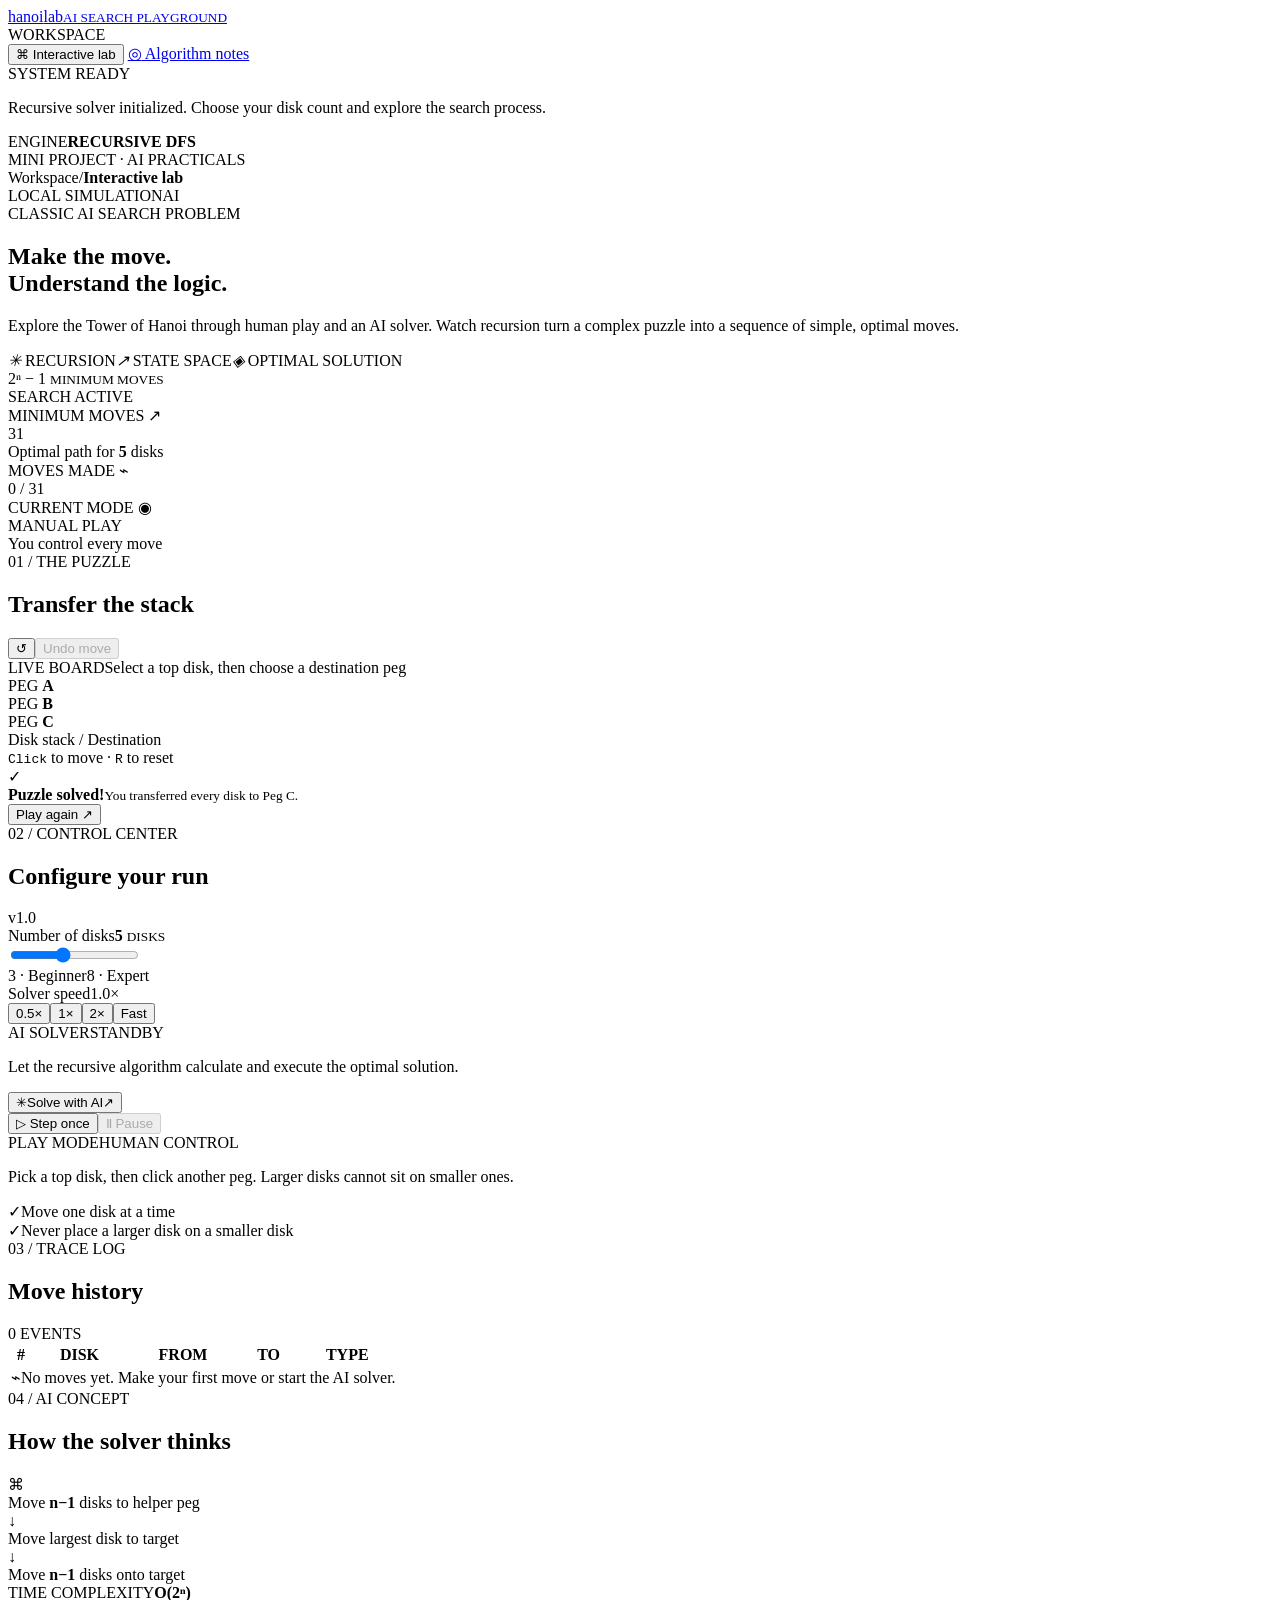
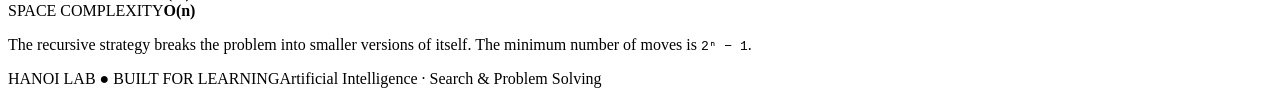
==== index.html @ f9b0793d "Add files via upload" ====
<!DOCTYPE html>
<html lang="en">
<head>
  <meta charset="UTF-8" />
  <meta name="viewport" content="width=device-width, initial-scale=1.0" />
  <meta name="theme-color" content="#0b1020" />
  <title>Hanoi Lab — AI Search Playground</title>
  <link rel="preconnect" href="https://fonts.googleapis.com">
  <link rel="preconnect" href="https://fonts.gstatic.com" crossorigin>
  <link href="https://fonts.googleapis.com/css2?family=DM+Mono:wght@400;500&family=Manrope:wght@400;500;600;700;800&display=swap" rel="stylesheet">
  <link rel="stylesheet" href="style.css" />
</head>
<body>
  <div class="app-shell">
    <aside class="sidebar">
      <a class="brand" href="#" aria-label="Hanoi Lab home">
        <span class="brand-mark"><span></span><span></span><span></span></span>
        <span>hanoi<span class="brand-light">lab</span><small>AI SEARCH PLAYGROUND</small></span>
      </a>

      <div class="side-label">WORKSPACE</div>
      <button class="nav-item active" type="button"><span class="nav-icon">⌘</span> Interactive lab <span class="nav-dot"></span></button>
      <a class="nav-item" href="#how-it-works"><span class="nav-icon">◎</span> Algorithm notes</a>

      <div class="sidebar-bottom">
        <div class="status-card">
          <div class="status-top"><span class="pulse"></span> SYSTEM READY</div>
          <p>Recursive solver initialized. Choose your disk count and explore the search process.</p>
          <div class="status-foot"><span>ENGINE</span><strong>RECURSIVE DFS</strong></div>
        </div>
        <div class="sidebar-credit">MINI PROJECT <span>·</span> AI PRACTICALS</div>
      </div>
    </aside>

    <main class="main-content">
      <header class="topbar">
        <div class="breadcrumb"><span>Workspace</span><span class="crumb-slash">/</span><strong>Interactive lab</strong></div>
        <div class="topbar-right"><span class="live-indicator"></span><span>LOCAL SIMULATION</span><span class="topbar-divider"></span><span class="avatar">AI</span></div>
      </header>

      <section class="hero">
        <div class="hero-copy">
          <div class="eyebrow"><span class="eyebrow-line"></span> CLASSIC AI SEARCH PROBLEM</div>
          <h1>Make the move.<br><span>Understand the logic.</span></h1>
          <p>Explore the Tower of Hanoi through human play and an AI solver. Watch recursion turn a complex puzzle into a sequence of simple, optimal moves.</p>
          <div class="hero-tags"><span><i class="tag-icon">✳</i> RECURSION</span><span><i class="tag-icon">↗</i> STATE SPACE</span><span><i class="tag-icon">◈</i> OPTIMAL SOLUTION</span></div>
        </div>
        <div class="hero-art" aria-hidden="true">
          <div class="orbit orbit-one"></div><div class="orbit orbit-two"></div>
          <div class="art-core"><div class="art-pole"></div><div class="art-disk disk-a"></div><div class="art-disk disk-b"></div><div class="art-disk disk-c"></div></div>
          <div class="art-label label-top">2ⁿ − 1 <small>MINIMUM MOVES</small></div>
          <div class="art-label label-bottom"><span class="tiny-pulse"></span> SEARCH ACTIVE</div>
        </div>
      </section>

      <section class="metrics" aria-label="Puzzle statistics">
        <div class="metric-card"><div class="metric-label">MINIMUM MOVES <span>↗</span></div><div class="metric-value" id="minimumMoves">31</div><div class="metric-note">Optimal path for <b id="metricDiskCount">5</b> disks</div></div>
        <div class="metric-card"><div class="metric-label">MOVES MADE <span>⌁</span></div><div class="metric-value" id="movesMade">0<span class="metric-unit"> / 31</span></div><div class="progress-track"><div id="progressBar" class="progress-fill"></div></div></div>
        <div class="metric-card"><div class="metric-label">CURRENT MODE <span>◉</span></div><div class="metric-mode" id="modeLabel">MANUAL PLAY</div><div class="metric-note"><span class="mode-dot"></span><span id="modeDescription">You control every move</span></div></div>
      </section>

      <section class="workspace-grid">
        <div class="panel game-panel">
          <div class="panel-header">
            <div><div class="panel-kicker">01 / THE PUZZLE</div><h2>Transfer the stack</h2></div>
            <div class="game-actions"><button class="icon-button" id="resetBtn" title="Reset puzzle" aria-label="Reset puzzle">↺</button><button class="secondary-button" id="undoBtn" disabled>Undo move</button></div>
          </div>
          <div class="board-topline"><span><span class="live-indicator"></span> LIVE BOARD</span><span id="boardHint">Select a top disk, then choose a destination peg</span></div>
          <div class="board" id="board" aria-label="Tower of Hanoi game board">
            <div class="peg-column" data-peg="0" tabindex="0" role="button" aria-label="Peg A">
              <div class="peg-stack" id="stack-A"></div><div class="peg-rod"></div><div class="peg-base"></div><div class="peg-name">PEG <b>A</b></div>
            </div>
            <div class="peg-column" data-peg="1" tabindex="0" role="button" aria-label="Peg B">
              <div class="peg-stack" id="stack-B"></div><div class="peg-rod"></div><div class="peg-base"></div><div class="peg-name">PEG <b>B</b></div>
            </div>
            <div class="peg-column" data-peg="2" tabindex="0" role="button" aria-label="Peg C">
              <div class="peg-stack" id="stack-C"></div><div class="peg-rod"></div><div class="peg-base"></div><div class="peg-name">PEG <b>C</b></div>
            </div>
          </div>
          <div class="board-footer"><div class="legend"><span class="legend-swatch"></span> Disk stack <span class="legend-separator">/</span> <span class="legend-target"></span> Destination</div><div class="keyboard-hint"><kbd>Click</kbd> to move <span>·</span> <kbd>R</kbd> to reset</div></div>
          <div class="win-banner hidden" id="winBanner"><span class="win-icon">✓</span><div><strong>Puzzle solved!</strong><small>You transferred every disk to Peg C.</small></div><button id="playAgainBtn">Play again ↗</button></div>
        </div>

        <div class="panel controls-panel">
          <div class="panel-header">
            <div><div class="panel-kicker">02 / CONTROL CENTER</div><h2>Configure your run</h2></div>
            <span class="control-chip">v1.0</span>
          </div>
          <div class="control-section">
            <div class="control-title"><label for="diskRange">Number of disks</label><span class="value-pill"><b id="diskCountValue">5</b> <small>DISKS</small></span></div>
            <input type="range" id="diskRange" min="3" max="8" value="5" />
            <div class="range-labels"><span>3 · Beginner</span><span>8 · Expert</span></div>
          </div>
          <div class="control-section">
            <div class="control-title"><span>Solver speed</span><span class="speed-value" id="speedValue">1.0×</span></div>
            <div class="speed-options" role="group" aria-label="Solver speed"><button data-speed="700">0.5×</button><button data-speed="350" class="selected">1×</button><button data-speed="120">2×</button><button data-speed="35">Fast</button></div>
          </div>
          <div class="control-section solver-section">
            <div class="control-title"><span>AI SOLVER</span><span class="solver-status"><span class="mode-dot"></span><span id="solverStatus">STANDBY</span></span></div>
            <p>Let the recursive algorithm calculate and execute the optimal solution.</p>
            <button class="primary-button" id="solveBtn"><span class="button-spark">✳</span><span id="solveButtonText">Solve with AI</span><span class="button-arrow">↗</span></button>
            <div class="solver-subactions"><button id="stepBtn">▷ Step once</button><button id="pauseBtn" disabled>Ⅱ Pause</button></div>
          </div>
          <div class="control-section manual-section">
            <div class="control-title"><span>PLAY MODE</span><span class="manual-status">HUMAN CONTROL</span></div>
            <p>Pick a top disk, then click another peg. Larger disks cannot sit on smaller ones.</p>
            <div class="rule-row"><span class="rule-check">✓</span><span>Move one disk at a time</span></div>
            <div class="rule-row"><span class="rule-check">✓</span><span>Never place a larger disk on a smaller disk</span></div>
          </div>
        </div>
      </section>

      <section class="lower-grid">
        <div class="panel history-panel">
          <div class="panel-header"><div><div class="panel-kicker">03 / TRACE LOG</div><h2>Move history</h2></div><span class="log-count" id="historyCount">0 EVENTS</span></div>
          <div class="history-table-wrap"><table><thead><tr><th>#</th><th>DISK</th><th>FROM</th><th>TO</th><th>TYPE</th></tr></thead><tbody id="historyBody"><tr class="empty-row"><td colspan="5"><span class="empty-symbol">⌁</span>No moves yet. Make your first move or start the AI solver.</td></tr></tbody></table></div>
        </div>
        <div class="panel insight-panel" id="how-it-works">
          <div class="panel-header"><div><div class="panel-kicker">04 / AI CONCEPT</div><h2>How the solver thinks</h2></div><span class="insight-icon">⌘</span></div>
          <div class="algorithm-flow"><div class="flow-node">Move <b>n−1</b> disks to helper peg</div><div class="flow-connector"><span>↓</span></div><div class="flow-node highlight-node">Move largest disk to target</div><div class="flow-connector"><span>↓</span></div><div class="flow-node">Move <b>n−1</b> disks onto target</div></div>
          <div class="complexity-row"><div><span>TIME COMPLEXITY</span><strong>O(2ⁿ)</strong></div><div><span>SPACE COMPLEXITY</span><strong>O(n)</strong></div></div>
          <p class="insight-caption">The recursive strategy breaks the problem into smaller versions of itself. The minimum number of moves is <code>2ⁿ − 1</code>.</p>
        </div>
      </section>
      <footer class="footer"><span>HANOI LAB <span class="footer-dot">●</span> BUILT FOR LEARNING</span><span>Artificial Intelligence · Search & Problem Solving</span></footer>
    </main>
  </div>
  <div class="toast" id="toast" role="status" aria-live="polite"></div>
  <script src="script.js"></script>
</body>
</html>
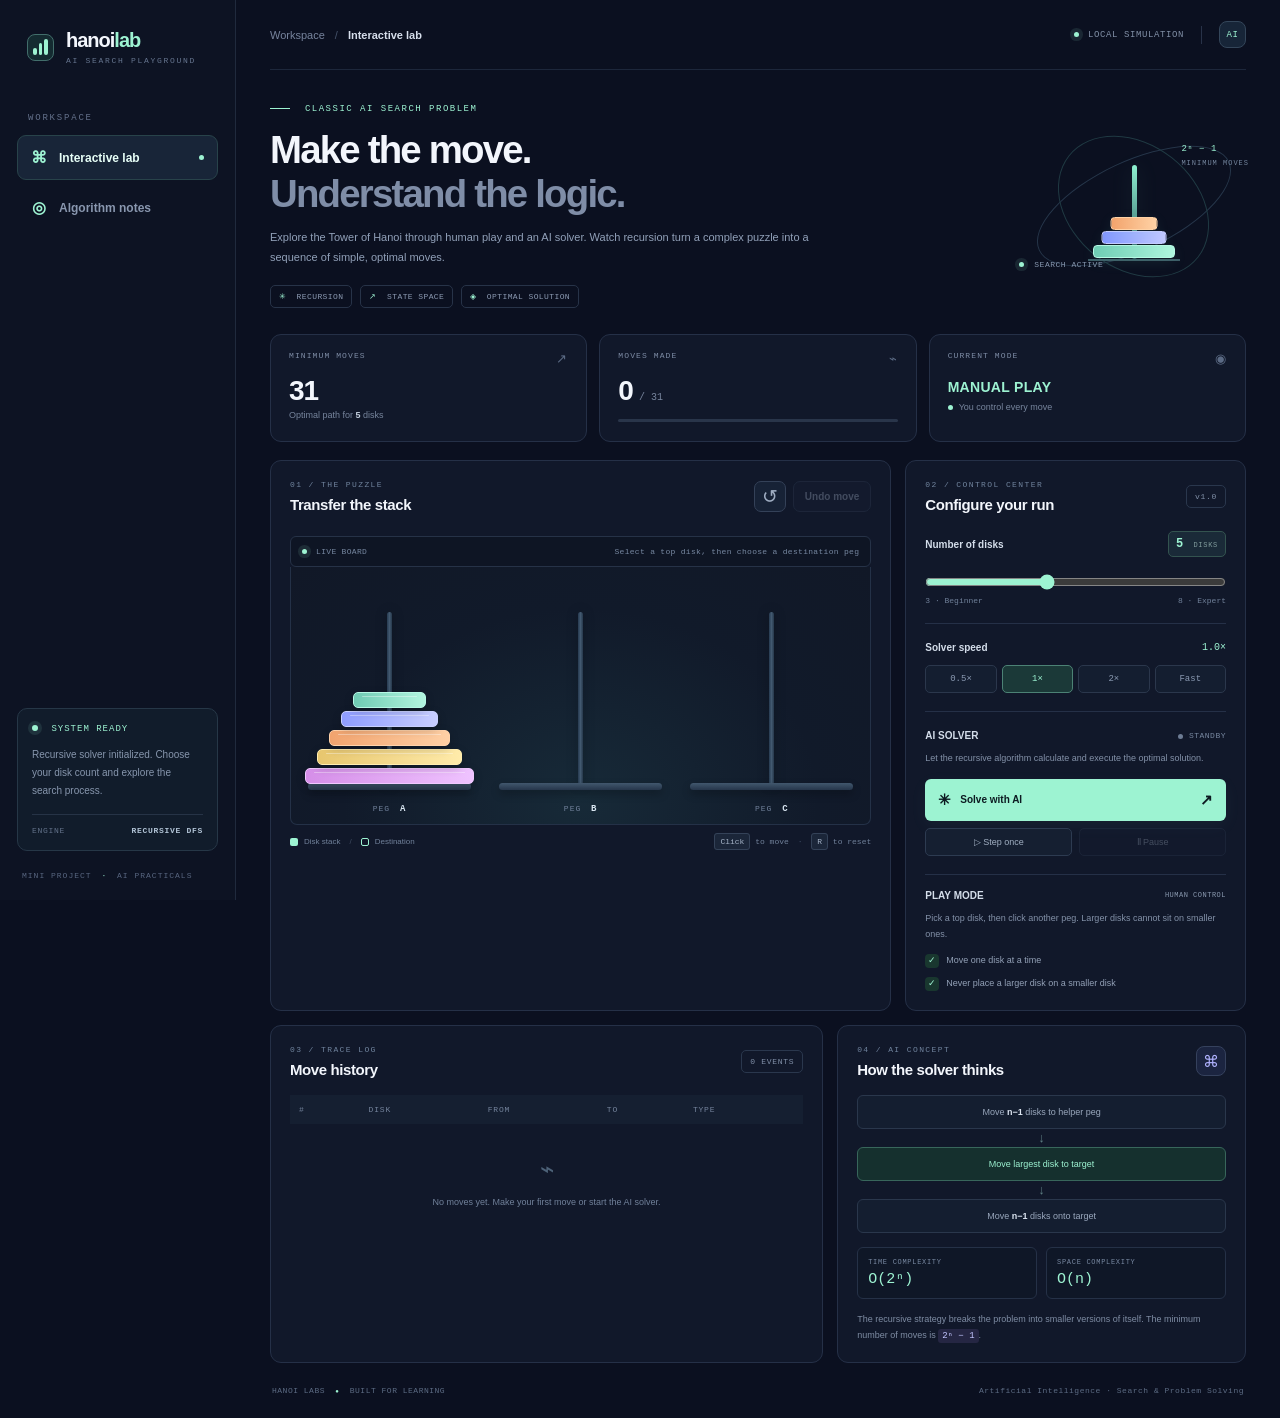
==== commit d447403a: "Update index.html" ====
--- a/index.html
+++ b/index.html
@@ -122,10 +122,10 @@
           <p class="insight-caption">The recursive strategy breaks the problem into smaller versions of itself. The minimum number of moves is <code>2ⁿ − 1</code>.</p>
         </div>
       </section>
-      <footer class="footer"><span>HANOI LAB <span class="footer-dot">●</span> BUILT FOR LEARNING</span><span>Artificial Intelligence · Search & Problem Solving</span></footer>
+      <footer class="footer"><span>HANOI LABS <span class="footer-dot">●</span> BUILT FOR LEARNING</span><span>Artificial Intelligence · Search & Problem Solving</span></footer>
     </main>
   </div>
   <div class="toast" id="toast" role="status" aria-live="polite"></div>
   <script src="script.js"></script>
 </body>
-</html>+</html>
--- a/style.css
+++ b/style.css
@@ -0,0 +1,5 @@
+ :root{--bg:#0b1020;--panel:#11182a;--panel2:#0e1526;--line:#253047;--muted:#7d8ba5;--text:#f3f6fc;--accent:#9df3d2;--accent2:#6ed8b4;--purple:#a5a4ff;--orange:#ffb87d;--red:#ff8e9a;--font:'Manrope',sans-serif;--mono:'DM Mono',monospace}
+*{box-sizing:border-box}html{scroll-behavior:smooth}body{margin:0;background:var(--bg);color:var(--text);font-family:var(--font);font-size:13px}button,a,input{font:inherit}button{cursor:pointer}button:focus-visible,a:focus-visible,[tabindex]:focus-visible,input:focus-visible{outline:2px solid var(--accent);outline-offset:3px}.app-shell{min-height:100vh;display:grid;grid-template-columns:236px minmax(0,1fr)}.sidebar{position:sticky;top:0;height:100vh;background:#0d1323;border-right:1px solid #202a3d;padding:29px 17px 20px;display:flex;flex-direction:column}.brand{display:flex;align-items:center;gap:12px;color:var(--text);text-decoration:none;font-size:20px;font-weight:800;letter-spacing:-1px;padding:0 10px}.brand-light{color:var(--accent)}.brand small{display:block;font:8px var(--mono);letter-spacing:1.7px;color:#66758f;margin-top:4px}.brand-mark{width:27px;height:27px;border:1px solid #426e6b;border-radius:8px;display:flex;align-items:flex-end;justify-content:center;gap:2px;padding:5px;background:#142b31}.brand-mark span{width:4px;border-radius:4px;background:var(--accent);display:block}.brand-mark span:nth-child(1){height:7px}.brand-mark span:nth-child(2){height:12px}.brand-mark span:nth-child(3){height:16px}.side-label{font:9px var(--mono);letter-spacing:1.8px;color:#64718b;margin:48px 11px 12px}.nav-item{width:100%;display:flex;align-items:center;gap:12px;padding:12px 13px;border:1px solid transparent;background:transparent;color:#8997af;text-decoration:none;text-align:left;border-radius:9px;margin-bottom:5px;font-size:12px;font-weight:600}.nav-item.active{background:#182538;color:#e7fff7;border-color:#28434a}.nav-icon{width:16px;text-align:center;font-size:16px;color:var(--accent)}.nav-dot{margin-left:auto;width:5px;height:5px;background:var(--accent);border-radius:50%}.sidebar-bottom{margin-top:auto}.status-card{padding:15px 14px;background:#111c2b;border:1px solid #263747;border-radius:10px}.status-top{font:9px var(--mono);letter-spacing:1px;color:var(--accent)}.pulse,.live-indicator,.tiny-pulse{display:inline-block;width:6px;height:6px;border-radius:50%;background:var(--accent);box-shadow:0 0 0 4px #9df3d21a;margin-right:7px}.status-card p{font-size:10px;line-height:1.8;color:#8796ad;margin:12px 0 14px}.status-foot{border-top:1px solid #263346;padding-top:11px;display:flex;justify-content:space-between;align-items:center;font:8px var(--mono);color:#63728a;letter-spacing:.7px}.status-foot strong{font-size:8px;color:#b2c4d6}.sidebar-credit{font:8px var(--mono);letter-spacing:1px;color:#586680;margin:20px 5px 0}.sidebar-credit span{color:var(--accent);padding:0 4px}.main-content{min-width:0;padding:0 34px 22px;max-width:1600px;width:100%;margin:0 auto}.topbar{height:70px;display:flex;align-items:center;justify-content:space-between;border-bottom:1px solid #1d273b}.breadcrumb{font-size:11px;color:#77849d}.breadcrumb strong{color:#d7dfec;font-weight:600}.crumb-slash{padding:0 10px;color:#46536b}.topbar-right{display:flex;align-items:center;gap:9px;font:9px var(--mono);letter-spacing:.6px;color:#8290a7}.topbar-right .live-indicator{width:5px;height:5px;margin:0}.topbar-divider{height:18px;width:1px;background:#283248;margin:0 8px}.avatar{display:grid;place-items:center;width:27px;height:27px;border:1px solid #34465a;border-radius:8px;color:var(--accent);background:#172538;font-size:9px}.hero{display:flex;justify-content:space-between;align-items:center;gap:24px;padding:34px 0 26px;min-height:220px}.hero-copy{max-width:680px}.eyebrow,.panel-kicker{font:9px var(--mono);letter-spacing:1.5px;color:var(--accent)}.eyebrow-line{display:inline-block;width:20px;height:1px;background:var(--accent);vertical-align:middle;margin-right:8px}.hero h1{font-size:clamp(27px,3vw,42px);line-height:1.14;letter-spacing:-1.8px;margin:14px 0 11px;font-weight:800}.hero h1 span{color:#7f8da7}.hero p{font-size:11px;line-height:1.9;color:#91a0b8;max-width:580px;margin:0}.hero-tags{display:flex;gap:8px;flex-wrap:wrap;margin-top:17px}.hero-tags span{border:1px solid #273348;border-radius:5px;padding:6px 8px;color:#8c9ab2;font:8px var(--mono);letter-spacing:.4px}.tag-icon{color:var(--accent);font-style:normal;margin-right:5px}.hero-art{position:relative;flex:0 0 225px;height:160px;display:grid;place-items:center}.orbit{position:absolute;border:1px solid #26364a;border-radius:50%;transform:rotate(-25deg)}.orbit-one{width:210px;height:90px}.orbit-two{width:165px;height:125px;transform:rotate(38deg);border-color:#203a43}.art-core{position:relative;width:92px;height:110px;border-bottom:2px solid #3c5c66}.art-pole{position:absolute;width:5px;height:94px;left:44px;bottom:0;background:linear-gradient(#8df0cf,#315e65);border-radius:5px;box-shadow:0 0 22px #9df3d222}.art-disk{position:absolute;left:50%;transform:translateX(-50%);height:13px;border-radius:4px;border:1px solid #b7f9e4;background:linear-gradient(90deg,#6fcdb4,#b0f7df);box-shadow:0 4px 14px #73e0bc18}.disk-a{width:82px;bottom:1px}.disk-b{width:65px;bottom:15px;background:linear-gradient(90deg,#8297ff,#c1c8ff);border-color:#c4cbff}.disk-c{width:47px;bottom:29px;background:linear-gradient(90deg,#f2a36c,#ffd2a5);border-color:#ffd2a5}.art-label{position:absolute;font:9px var(--mono);color:var(--accent);letter-spacing:.5px}.art-label small{display:block;color:#75869e;font-size:7px;margin-top:5px;letter-spacing:1px}.label-top{right:-3px;top:18px}.label-bottom{left:-2px;bottom:17px;color:#8797af;font-size:8px}.tiny-pulse{width:5px;height:5px;margin-right:5px}.metrics{display:grid;grid-template-columns:repeat(3,minmax(0,1fr));gap:12px;margin-bottom:18px}.metric-card,.panel{background:var(--panel);border:1px solid var(--line);border-radius:11px}.metric-card{padding:16px 18px;min-height:108px}.metric-label{font:8px var(--mono);letter-spacing:1.1px;color:#7f8da6;display:flex;justify-content:space-between}.metric-label span{font-size:13px;color:#5b6a84}.metric-value{font-size:28px;font-weight:700;letter-spacing:-1px;margin:8px 0 3px}.metric-unit{font:10px var(--mono);letter-spacing:0;color:#77859d}.metric-note{font-size:9px;color:#77859d}.metric-note b{color:#c3cedd}.progress-track{height:3px;background:#29354a;border-radius:5px;margin-top:12px;overflow:hidden}.progress-fill{height:100%;width:0;background:var(--accent);transition:width .3s}.metric-mode{font-size:14px;font-weight:800;letter-spacing:.3px;margin:12px 0 7px;color:var(--accent)}.mode-dot{display:inline-block;width:5px;height:5px;background:var(--accent);border-radius:50%;margin-right:6px;vertical-align:middle}.workspace-grid{display:grid;grid-template-columns:minmax(0,1.55fr) minmax(280px,.85fr);gap:14px}.panel{min-width:0;padding:19px}.panel-header{display:flex;justify-content:space-between;align-items:center;gap:12px}.panel-kicker{font-size:8px;letter-spacing:1.4px;color:#71849e}.panel h2{font-size:15px;letter-spacing:-.4px;margin:7px 0 0;font-weight:700}.game-actions{display:flex;gap:7px}.icon-button,.secondary-button{border:1px solid #344158;background:#172236;color:#9fadc2;border-radius:7px;height:31px}.icon-button{width:32px;font-size:19px}.secondary-button{padding:0 11px;font-size:10px;font-weight:700}.secondary-button:disabled,.solver-subactions button:disabled{opacity:.35;cursor:not-allowed}.board-topline{display:flex;justify-content:space-between;gap:10px;align-items:center;margin-top:23px;padding:10px 11px;border:1px solid #263247;border-radius:6px;background:#0e1524;color:#7788a1;font:8px var(--mono);letter-spacing:.3px}.board-topline .live-indicator{width:5px;height:5px;margin-right:4px}.board{position:relative;display:grid;grid-template-columns:repeat(3,minmax(0,1fr));gap:10px;height:258px;padding:19px 8px 0;background:radial-gradient(ellipse at 50% 90%,#172a38 0%,#111a2a 58%,#111827 100%);border:1px solid #243147;border-top:0;border-radius:0 0 7px 7px;overflow:hidden}.peg-column{position:relative;display:flex;align-items:center;flex-direction:column;cursor:pointer;min-width:0;outline:none}.peg-column::before{content:"";position:absolute;inset:0 0 0;border:1px solid transparent;border-radius:7px;transition:background .2s,border-color .2s;pointer-events:none}.peg-column:hover::before,.peg-column.selected::before{background:#9df3d209;border-color:#9df3d22b}.peg-stack{position:absolute;bottom:40px;left:0;right:0;display:flex;align-items:center;flex-direction:column-reverse;gap:3px;z-index:2;pointer-events:none}.disk{height:16px;min-height:16px;border-radius:5px;border:1px solid #b4f8e3;background:linear-gradient(90deg,#62c7ad,#a6f3d9);box-shadow:0 3px 10px #0003;transition:width .22s,transform .22s,filter .22s;max-width:96%;position:relative}.disk::after{content:"";position:absolute;left:8px;right:8px;top:3px;height:1px;background:#ffffff5c;border-radius:2px}.disk.selected-disk{filter:brightness(1.35);transform:translateY(-5px);box-shadow:0 0 0 2px #9df3d255,0 0 18px #9df3d244}.peg-rod{position:absolute;bottom:39px;width:5px;height:173px;background:linear-gradient(90deg,#263a50,#425970,#26384b);border-radius:5px 5px 0 0;box-shadow:0 0 12px #0004}.peg-base{position:absolute;bottom:34px;width:90%;height:7px;background:linear-gradient(#41576d,#26364b);border-radius:5px;box-shadow:0 4px 8px #0004}.peg-name{position:absolute;bottom:10px;font:8px var(--mono);letter-spacing:1px;color:#71819b}.peg-name b{color:#d9e6f1;margin-left:4px;font-size:9px}.peg-column.target .peg-base{background:linear-gradient(#8debd0,#427b75)}.board-footer{display:flex;justify-content:space-between;align-items:center;gap:10px;margin-top:12px;color:#71819a;font-size:8px}.legend{display:flex;align-items:center;gap:6px}.legend-swatch{width:8px;height:8px;border-radius:2px;background:var(--accent)}.legend-separator{color:#3e4a60;margin:0 3px}.legend-target{width:8px;height:8px;border:1px solid var(--accent);border-radius:2px}.keyboard-hint{font-family:var(--mono);font-size:8px}.keyboard-hint span{padding:0 4px;color:#42516a}kbd{font:8px var(--mono);padding:3px 5px;background:#1b2639;border:1px solid #344258;border-radius:3px;color:#a6b4c8}.win-banner{display:flex;align-items:center;gap:10px;padding:12px;margin-top:12px;background:#122b2a;border:1px solid #2c6257;border-radius:7px}.win-banner.hidden{display:none}.win-icon{width:26px;height:26px;border-radius:50%;background:#24584b;color:var(--accent);display:grid;place-items:center}.win-banner strong,.win-banner small{display:block}.win-banner strong{font-size:11px}.win-banner small{font-size:9px;color:#89b8ac;margin-top:3px}.win-banner button{margin-left:auto;border:0;background:transparent;color:var(--accent);font-size:10px}.control-chip,.log-count{font:8px var(--mono);letter-spacing:.7px;color:#8190a8;border:1px solid #2a374d;padding:6px 8px;border-radius:5px}.control-section{padding:18px 0;border-bottom:1px solid #253047}.control-section:last-child{border-bottom:0;padding-bottom:0}.control-title{display:flex;justify-content:space-between;align-items:center;gap:10px;font-size:10px;font-weight:700;color:#d4ddea}.value-pill{background:#1a2a38;border:1px solid #33534f;color:var(--accent);border-radius:5px;padding:5px 7px;font:12px var(--mono)}.value-pill small{font-size:7px;letter-spacing:.7px;color:#829d9d;margin-left:3px}.control-section input[type=range]{width:100%;margin:17px 0 6px;accent-color:var(--accent);cursor:pointer}.range-labels{display:flex;justify-content:space-between;color:#71819a;font:8px var(--mono)}.speed-value{font:10px var(--mono);color:var(--accent)}.speed-options{display:grid;grid-template-columns:repeat(4,1fr);gap:5px;margin-top:12px}.speed-options button{background:#141e30;border:1px solid #2b374c;color:#8b9ab2;border-radius:5px;padding:8px 0;font:9px var(--mono);transition:.2s}.speed-options button.selected{background:#1b3938;border-color:#4c8275;color:var(--accent)}.solver-section p,.manual-section p{font-size:9px;color:#8391a8;line-height:1.8;margin:9px 0 12px}.solver-status,.manual-status{font:8px var(--mono);letter-spacing:.5px;color:#7888a1}.solver-status .mode-dot{background:#6d7c94}.primary-button{display:flex;align-items:center;gap:9px;width:100%;padding:12px 13px;background:var(--accent);color:#0c1a21;border:0;border-radius:6px;font-weight:800;font-size:10px;box-shadow:0 5px 18px #9df3d20c;transition:transform .18s,filter .18s}.primary-button:hover{filter:brightness(1.06);transform:translateY(-1px)}.button-spark{font-size:15px}.button-arrow{margin-left:auto;font-size:15px}.solver-subactions{display:grid;grid-template-columns:1fr 1fr;gap:7px;margin-top:7px}.solver-subactions button{padding:8px;background:#151f31;border:1px solid #2d3b51;border-radius:5px;color:#a1afc2;font-size:9px}.manual-section{padding-top:15px}.manual-status{font-size:7px;color:#8b9ab0}.rule-row{display:flex;align-items:flex-start;gap:7px;margin-top:9px;color:#93a1b7;font-size:9px;line-height:1.5}.rule-check{display:grid;place-items:center;width:14px;height:14px;flex:0 0 14px;border-radius:4px;background:#19372f;color:var(--accent);font-size:9px}.lower-grid{display:grid;grid-template-columns:minmax(0,1.15fr) minmax(300px,.85fr);gap:14px;margin-top:14px}.history-panel,.insight-panel{min-height:280px}.history-table-wrap{margin-top:17px;overflow-x:auto}table{border-collapse:collapse;width:100%;text-align:left}thead{background:#151f31}th{font:8px var(--mono);letter-spacing:.8px;color:#75849d;padding:10px 9px;font-weight:400}td{padding:10px 9px;border-bottom:1px solid #222e43;color:#a8b4c7;font-size:9px}tbody tr:last-child td{border-bottom:0}.empty-row td{text-align:center;padding:25px 10px;color:#71819a;line-height:1.7}.empty-symbol{display:block;color:#4d6278;font-size:24px;margin-bottom:5px}.move-number{font-family:var(--mono);color:#6d7e98}.disk-badge{display:inline-flex;align-items:center;gap:5px;color:#b9f7e4}.disk-mini{width:15px;height:5px;border-radius:3px;background:var(--accent)}.move-type{font:8px var(--mono);color:#7c8ca5}.algorithm-flow{margin-top:17px}.flow-node{padding:11px 12px;border:1px solid #2a374c;border-radius:6px;background:#141e30;color:#9aa8bd;font-size:9px;text-align:center}.flow-node b{color:#dce5f1}.highlight-node{border-color:#38665b;background:#15302e;color:var(--accent)}.flow-connector{text-align:center;height:18px;color:#5e7e83;font-size:13px;line-height:18px}.complexity-row{display:grid;grid-template-columns:1fr 1fr;gap:9px;margin-top:14px}.complexity-row div{padding:10px;background:#0f1727;border:1px solid #253147;border-radius:6px}.complexity-row span,.complexity-row strong{display:block}.complexity-row span{font:7px var(--mono);letter-spacing:.7px;color:#7888a1}.complexity-row strong{font:15px var(--mono);color:var(--accent);margin-top:5px}.insight-caption{font-size:9px;color:#7f8da4;line-height:1.8;margin:12px 0 0}.insight-caption code{font:9px var(--mono);color:#c3c6ff;background:#252643;padding:2px 4px;border-radius:3px}.insight-icon{width:30px;height:30px;display:grid;place-items:center;border:1px solid #35415d;background:#1b2440;color:#b1b3ff;border-radius:8px;font-size:16px}.footer{display:flex;justify-content:space-between;gap:15px;padding:23px 2px 0;font:8px var(--mono);letter-spacing:.5px;color:#5d6c84}.footer-dot{color:var(--accent);font-size:6px;padding:0 5px}.toast{position:fixed;bottom:22px;left:50%;transform:translate(-50%,20px);opacity:0;pointer-events:none;padding:11px 16px;border:1px solid #375d57;border-radius:7px;background:#142a2b;color:#c4f7e7;font-size:10px;box-shadow:0 12px 35px #0005;transition:all .25s;z-index:20}.toast.show{opacity:1;transform:translate(-50%,0)}button:disabled{cursor:not-allowed;opacity:.4}
+@media(max-width:1100px){.app-shell{grid-template-columns:190px minmax(0,1fr)}.main-content{padding:0 22px 20px}.hero-art{flex-basis:175px;transform:scale(.88)}.workspace-grid{grid-template-columns:minmax(0,1.2fr) minmax(260px,.8fr)}.panel{padding:15px}.board{height:240px}.peg-rod{height:155px}}
+@media(max-width:820px){.app-shell{display:block}.sidebar{display:none}.main-content{padding:0 18px 22px}.hero{padding-top:28px}.hero-art{flex-basis:150px;transform:scale(.78);margin-right:-10px}.workspace-grid,.lower-grid{grid-template-columns:1fr}.controls-panel{order:-1}.control-section{padding:14px 0}.game-panel{min-width:0}.board{height:260px}.peg-rod{height:175px}}
+@media(max-width:560px){.main-content{padding:0 12px 18px}.topbar{height:58px}.topbar-right{font-size:7px;gap:5px}.topbar-divider{margin:0 3px}.hero{padding:26px 0 22px;min-height:0}.hero-art{display:none}.hero h1{font-size:34px}.hero p{font-size:10px}.metrics{grid-template-columns:1fr;gap:8px}.metric-card{min-height:88px;padding:13px 15px}.metric-value{font-size:24px;margin:5px 0 2px}.metric-mode{margin:7px 0 4px}.panel{padding:13px}.panel h2{font-size:14px}.board{height:230px;padding-left:3px;padding-right:3px;gap:2px}.peg-rod{height:145px}.peg-stack{bottom:40px;gap:2px}.disk{height:14px;min-height:14px}.peg-base{width:94%}.board-topline{font-size:7px}.board-footer{align-items:flex-start;flex-direction:column}.keyboard-hint{align-self:flex-end}.game-actions{gap:5px}.secondary-button{padding:0 7px;font-size:9px}.footer{flex-direction:column;line-height:1.8}.history-panel,.insight-panel{min-height:auto}.speed-options button{font-size:8px}}
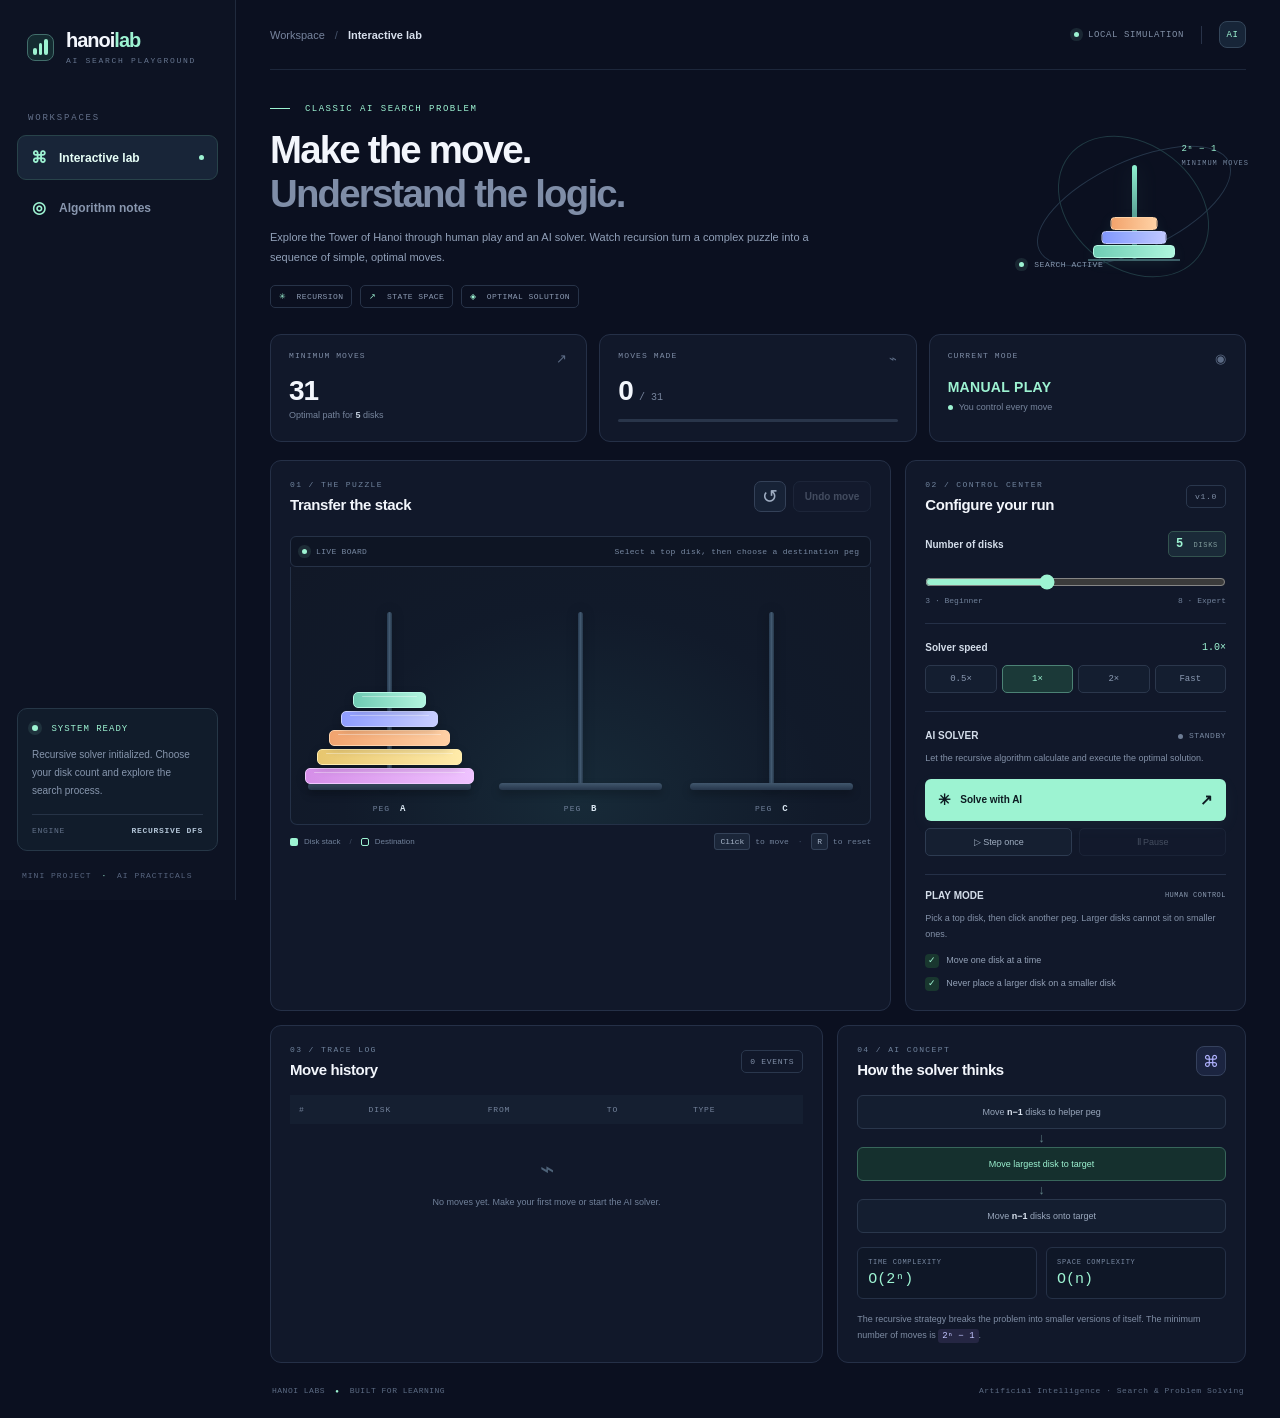
==== commit 9b2336d9: "Update index.html" ====
--- a/index.html
+++ b/index.html
@@ -18,7 +18,7 @@
         <span>hanoi<span class="brand-light">lab</span><small>AI SEARCH PLAYGROUND</small></span>
       </a>
 
-      <div class="side-label">WORKSPACE</div>
+      <div class="side-label">WORKSPACES</div>
       <button class="nav-item active" type="button"><span class="nav-icon">⌘</span> Interactive lab <span class="nav-dot"></span></button>
       <a class="nav-item" href="#how-it-works"><span class="nav-icon">◎</span> Algorithm notes</a>
 
